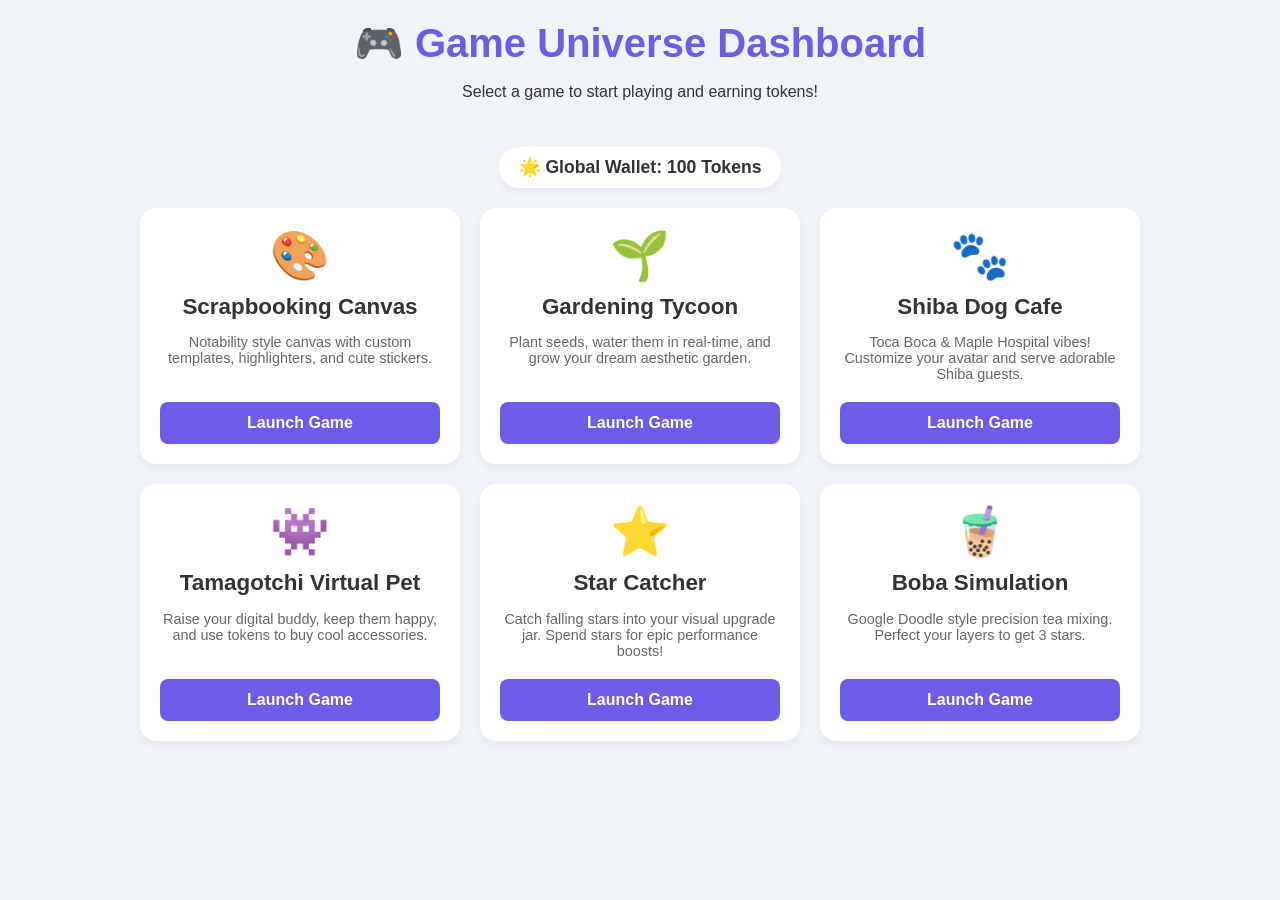
==== index.html @ 825bf757 "Create index.html" ====
<!DOCTYPE html>
<html lang="en">
<head>
    <meta charset="UTF-8">
    <meta name="viewport" content="width=device-width, initial-scale=1.0">
    <title>Arcade Dashboard</title>
    <style>
        :root {
            --bg-color: #f0f4f8;
            --card-bg: #ffffff;
            --text-color: #333333;
            --accent-color: #6c5ce7;
        }

        body {
            font-family: 'Segoe UI', Tahoma, Geneva, Verdana, sans-serif;
            background-color: var(--bg-color);
            color: var(--text-color);
            margin: 0;
            padding: 20px;
            display: flex;
            flex-direction: column;
            align-items: center;
        }

        header {
            text-align: center;
            margin-bottom: 30px;
        }

        header h1 {
            margin: 0 0 10px 0;
            font-size: 2.5rem;
            color: var(--accent-color);
        }

        .stats-bar {
            background: var(--card-bg);
            padding: 10px 20px;
            border-radius: 20px;
            box-shadow: 0 4px 6px rgba(0,0,0,0.05);
            font-weight: bold;
            font-size: 1.1rem;
            margin-bottom: 20px;
        }

        .dashboard-grid {
            display: grid;
            grid-template-columns: repeat(auto-fit, minmax(280px, 1fr));
            gap: 20px;
            max-width: 1000px;
            width: 100%;
        }

        .game-card {
            background: var(--card-bg);
            border-radius: 16px;
            padding: 20px;
            text-align: center;
            box-shadow: 0 4px 12px rgba(0,0,0,0.05);
            transition: transform 0.2s, box-shadow 0.2s;
            display: flex;
            flex-direction: column;
            justify-content: space-between;
        }

        .game-card:hover {
            transform: translateY(-5px);
            box-shadow: 0 8px 20px rgba(0,0,0,0.1);
        }

        .game-icon {
            font-size: 3rem;
            margin-bottom: 10px;
        }

        .game-card h3 {
            margin: 10px 0;
            font-size: 1.4rem;
        }

        .game-card p {
            font-size: 0.9rem;
            color: #666;
            margin-bottom: 20px;
            flex-grow: 1;
        }

        .launch-btn {
            background-color: var(--accent-color);
            color: white;
            border: none;
            padding: 12px 24px;
            font-size: 1rem;
            font-weight: bold;
            border-radius: 8px;
            cursor: pointer;
            transition: background-color 0.2s;
        }

        .launch-btn:hover {
            background-color: #5b4bc4;
        }
    </style>
</head>
<body>

    <header>
        <h1>🎮 Game Universe Dashboard</h1>
        <p>Select a game to start playing and earning tokens!</p>
    </header>

    <div class="stats-bar">
        🌟 Global Wallet: <span id="token-count">0</span> Tokens
    </div>

    <main class="dashboard-grid">
        <!-- Game 1 -->
        <div class="game-card">
            <div>
                <div class="game-icon">🎨</div>
                <h3>Scrapbooking Canvas</h3>
                <p>Notability style canvas with custom templates, highlighters, and cute stickers.</p>
            </div>
            <button class="launch-btn" onclick="launchGame('scrapbook')">Launch Game</button>
        </div>

        <!-- Game 2 -->
        <div class="game-card">
            <div>
                <div class="game-icon">🌱</div>
                <h3>Gardening Tycoon</h3>
                <p>Plant seeds, water them in real-time, and grow your dream aesthetic garden.</p>
            </div>
            <button class="launch-btn" onclick="launchGame('gardening')">Launch Game</button>
        </div>

        <!-- Game 3 -->
        <div class="game-card">
            <div>
                <div class="game-icon">🐾</div>
                <h3>Shiba Dog Cafe</h3>
                <p>Toca Boca & Maple Hospital vibes! Customize your avatar and serve adorable Shiba guests.</p>
            </div>
            <button class="launch-btn" onclick="launchGame('shiba-cafe')">Launch Game</button>
        </div>

        <!-- Game 4 -->
        <div class="game-card">
            <div>
                <div class="game-icon">👾</div>
                <h3>Tamagotchi Virtual Pet</h3>
                <p>Raise your digital buddy, keep them happy, and use tokens to buy cool accessories.</p>
            </div>
            <button class="launch-btn" onclick="launchGame('tamagotchi')">Launch Game</button>
        </div>

        <!-- Game 5 -->
        <div class="game-card">
            <div>
                <div class="game-icon">⭐</div>
                <h3>Star Catcher</h3>
                <p>Catch falling stars into your visual upgrade jar. Spend stars for epic performance boosts!</p>
            </div>
            <button class="launch-btn" onclick="launchGame('star-catcher')">Launch Game</button>
        </div>

        <!-- Game 6 -->
        <div class="game-card">
            <div>
                <div class="game-icon">🧋</div>
                <h3>Boba Simulation</h3>
                <p>Google Doodle style precision tea mixing. Perfect your layers to get 3 stars.</p>
            </div>
            <button class="launch-btn" onclick="launchGame('boba-mixer')">Launch Game</button>
        </div>
    </main>

    <script>
        // Global system initialized with 100 starting tokens or pulled from saved memory
        let globalTokens = localStorage.getItem('globalTokens') ? parseInt(localStorage.getItem('globalTokens')) : 100;
        document.getElementById('token-count').innerText = globalTokens;

        function launchGame(gamePath) {
            // This assumes your project folders will be organized by game name
            window.location.href = `./games/${gamePath}/index.html`;
        }
    </script>
</body>
</html>
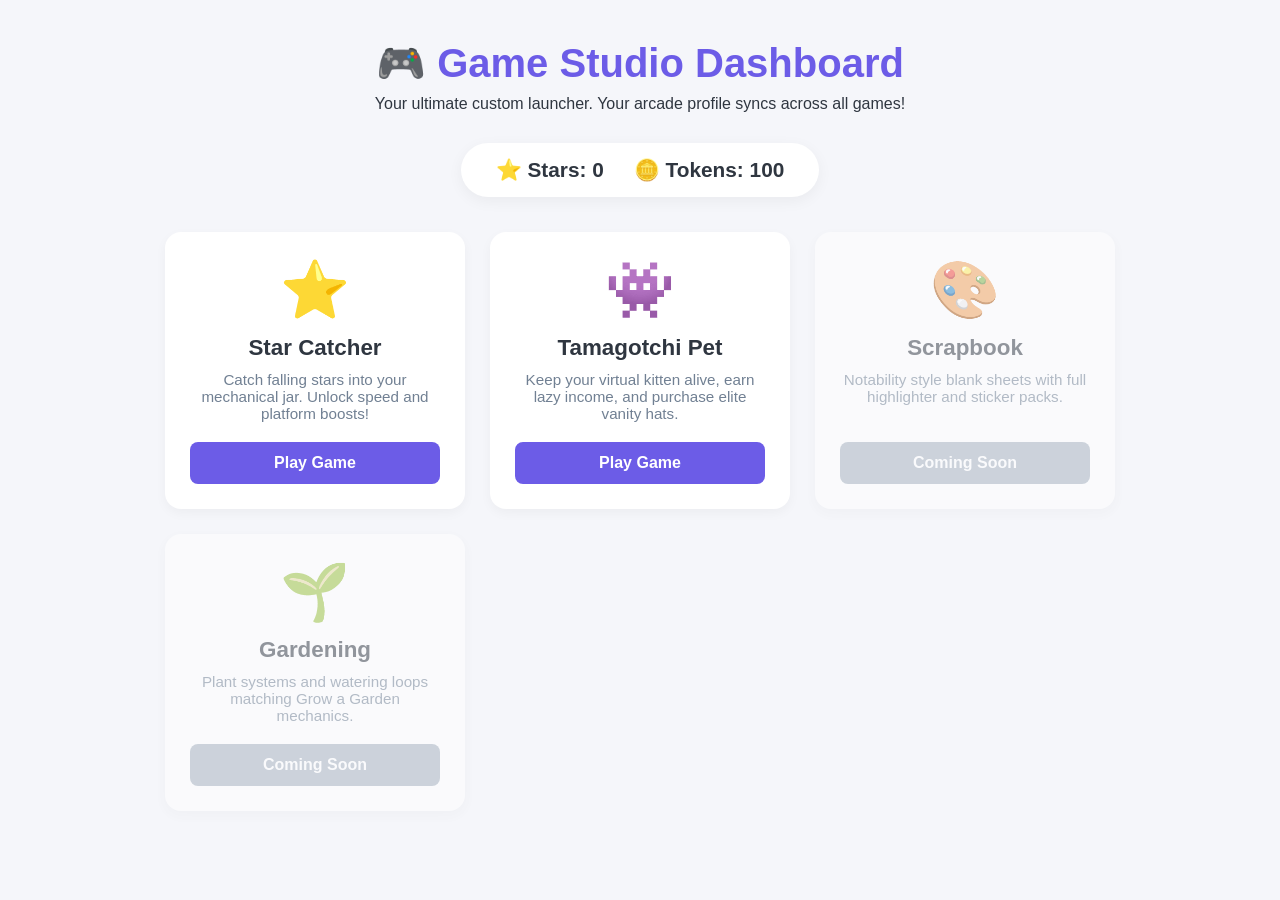
==== commit ba9ee056: "Update index.html" ====
--- a/index.html
+++ b/index.html
@@ -3,188 +3,109 @@
 <head>
     <meta charset="UTF-8">
     <meta name="viewport" content="width=device-width, initial-scale=1.0">
-    <title>Arcade Dashboard</title>
+    <title>Game Universe Hub</title>
     <style>
         :root {
-            --bg-color: #f0f4f8;
+            --bg: #f5f6fa;
+            --primary: #6c5ce7;
             --card-bg: #ffffff;
-            --text-color: #333333;
-            --accent-color: #6c5ce7;
+            --dark: #2f3640;
         }
-
-        body {
-            font-family: 'Segoe UI', Tahoma, Geneva, Verdana, sans-serif;
-            background-color: var(--bg-color);
-            color: var(--text-color);
-            margin: 0;
-            padding: 20px;
+        * { box-sizing: border-box; font-family: 'Segoe UI', sans-serif; margin: 0; padding: 0; }
+        body { background: var(--bg); color: var(--dark); padding: 40px 20px; display: flex; flex-direction: column; align-items: center; }
+        header { text-align: center; margin-bottom: 30px; }
+        header h1 { color: var(--primary); font-size: 2.5rem; margin-bottom: 8px; }
+        
+        .global-wallet {
+            background: var(--card-bg);
+            padding: 15px 35px;
+            border-radius: 50px;
+            box-shadow: 0 4px 15px rgba(0,0,0,0.05);
+            font-weight: bold;
+            font-size: 1.3rem;
+            margin-bottom: 35px;
             display: flex;
-            flex-direction: column;
-            align-items: center;
+            gap: 30px;
         }
-
-        header {
+        .grid { display: grid; grid-template-columns: repeat(auto-fit, minmax(280px, 1fr)); gap: 25px; max-width: 950px; width: 100%; }
+        .card {
+            background: var(--card-bg);
+            padding: 25px;
+            border-radius: 16px;
+            box-shadow: 0 4px 12px rgba(0,0,0,0.04);
             text-align: center;
-            margin-bottom: 30px;
-        }
-
-        header h1 {
-            margin: 0 0 10px 0;
-            font-size: 2.5rem;
-            color: var(--accent-color);
-        }
-
-        .stats-bar {
-            background: var(--card-bg);
-            padding: 10px 20px;
-            border-radius: 20px;
-            box-shadow: 0 4px 6px rgba(0,0,0,0.05);
-            font-weight: bold;
-            font-size: 1.1rem;
-            margin-bottom: 20px;
-        }
-
-        .dashboard-grid {
-            display: grid;
-            grid-template-columns: repeat(auto-fit, minmax(280px, 1fr));
-            gap: 20px;
-            max-width: 1000px;
-            width: 100%;
-        }
-
-        .game-card {
-            background: var(--card-bg);
-            border-radius: 16px;
-            padding: 20px;
-            text-align: center;
-            box-shadow: 0 4px 12px rgba(0,0,0,0.05);
-            transition: transform 0.2s, box-shadow 0.2s;
             display: flex;
             flex-direction: column;
             justify-content: space-between;
+            transition: transform 0.2s;
         }
-
-        .game-card:hover {
-            transform: translateY(-5px);
-            box-shadow: 0 8px 20px rgba(0,0,0,0.1);
-        }
-
-        .game-icon {
-            font-size: 3rem;
-            margin-bottom: 10px;
-        }
-
-        .game-card h3 {
-            margin: 10px 0;
-            font-size: 1.4rem;
-        }
-
-        .game-card p {
-            font-size: 0.9rem;
-            color: #666;
-            margin-bottom: 20px;
-            flex-grow: 1;
-        }
-
-        .launch-btn {
-            background-color: var(--accent-color);
+        .card:hover { transform: translateY(-5px); }
+        .card .icon { font-size: 3.5rem; margin-bottom: 12px; }
+        .card h3 { margin-bottom: 10px; font-size: 1.4rem; }
+        .card p { font-size: 0.95rem; color: #718093; margin-bottom: 20px; flex-grow: 1; }
+        
+        .play-btn {
+            background: var(--primary);
             color: white;
             border: none;
             padding: 12px 24px;
+            border-radius: 8px;
+            font-weight: bold;
+            cursor: pointer;
             font-size: 1rem;
-            font-weight: bold;
-            border-radius: 8px;
-            cursor: pointer;
-            transition: background-color 0.2s;
         }
-
-        .launch-btn:hover {
-            background-color: #5b4bc4;
-        }
+        .play-btn:disabled { background: #a4b0be; cursor: not-allowed; }
     </style>
 </head>
 <body>
 
     <header>
-        <h1>🎮 Game Universe Dashboard</h1>
-        <p>Select a game to start playing and earning tokens!</p>
+        <h1>🎮 Game Studio Dashboard</h1>
+        <p>Your ultimate custom launcher. Your arcade profile syncs across all games!</p>
     </header>
 
-    <div class="stats-bar">
-        🌟 Global Wallet: <span id="token-count">0</span> Tokens
+    <div class="global-wallet">
+        <span>⭐ Stars: <span id="hub-stars">0</span></span>
+        <span>🪙 Tokens: <span id="hub-tokens">100</span></span>
     </div>
 
-    <main class="dashboard-grid">
+    <main class="grid">
         <!-- Game 1 -->
-        <div class="game-card">
-            <div>
-                <div class="game-icon">🎨</div>
-                <h3>Scrapbooking Canvas</h3>
-                <p>Notability style canvas with custom templates, highlighters, and cute stickers.</p>
-            </div>
-            <button class="launch-btn" onclick="launchGame('scrapbook')">Launch Game</button>
+        <div class="card">
+            <div class="icon">⭐</div>
+            <h3>Star Catcher</h3>
+            <p>Catch falling stars into your mechanical jar. Unlock speed and platform boosts!</p>
+            <button class="play-btn" onclick="location.href='./games/star-catcher/index.html'">Play Game</button>
         </div>
 
         <!-- Game 2 -->
-        <div class="game-card">
-            <div>
-                <div class="game-icon">🌱</div>
-                <h3>Gardening Tycoon</h3>
-                <p>Plant seeds, water them in real-time, and grow your dream aesthetic garden.</p>
-            </div>
-            <button class="launch-btn" onclick="launchGame('gardening')">Launch Game</button>
+        <div class="card">
+            <div class="icon">👾</div>
+            <h3>Tamagotchi Pet</h3>
+            <p>Keep your virtual kitten alive, earn lazy income, and purchase elite vanity hats.</p>
+            <button class="play-btn" onclick="location.href='./games/tamagotchi/index.html'">Play Game</button>
         </div>
 
-        <!-- Game 3 -->
-        <div class="game-card">
-            <div>
-                <div class="game-icon">🐾</div>
-                <h3>Shiba Dog Cafe</h3>
-                <p>Toca Boca & Maple Hospital vibes! Customize your avatar and serve adorable Shiba guests.</p>
-            </div>
-            <button class="launch-btn" onclick="launchGame('shiba-cafe')">Launch Game</button>
+        <!-- Placeholders for upcoming files -->
+        <div class="card" style="opacity: 0.5;">
+            <div class="icon">🎨</div>
+            <h3>Scrapbook</h3>
+            <p>Notability style blank sheets with full highlighter and sticker packs.</p>
+            <button class="play-btn" disabled>Coming Soon</button>
         </div>
 
-        <!-- Game 4 -->
-        <div class="game-card">
-            <div>
-                <div class="game-icon">👾</div>
-                <h3>Tamagotchi Virtual Pet</h3>
-                <p>Raise your digital buddy, keep them happy, and use tokens to buy cool accessories.</p>
-            </div>
-            <button class="launch-btn" onclick="launchGame('tamagotchi')">Launch Game</button>
-        </div>
-
-        <!-- Game 5 -->
-        <div class="game-card">
-            <div>
-                <div class="game-icon">⭐</div>
-                <h3>Star Catcher</h3>
-                <p>Catch falling stars into your visual upgrade jar. Spend stars for epic performance boosts!</p>
-            </div>
-            <button class="launch-btn" onclick="launchGame('star-catcher')">Launch Game</button>
-        </div>
-
-        <!-- Game 6 -->
-        <div class="game-card">
-            <div>
-                <div class="game-icon">🧋</div>
-                <h3>Boba Simulation</h3>
-                <p>Google Doodle style precision tea mixing. Perfect your layers to get 3 stars.</p>
-            </div>
-            <button class="launch-btn" onclick="launchGame('boba-mixer')">Launch Game</button>
+        <div class="card" style="opacity: 0.5;">
+            <div class="icon">🌱</div>
+            <h3>Gardening</h3>
+            <p>Plant systems and watering loops matching Grow a Garden mechanics.</p>
+            <button class="play-btn" disabled>Coming Soon</button>
         </div>
     </main>
 
     <script>
-        // Global system initialized with 100 starting tokens or pulled from saved memory
-        let globalTokens = localStorage.getItem('globalTokens') ? parseInt(localStorage.getItem('globalTokens')) : 100;
-        document.getElementById('token-count').innerText = globalTokens;
-
-        function launchGame(gamePath) {
-            // This assumes your project folders will be organized by game name
-            window.location.href = `./games/${gamePath}/index.html`;
-        }
+        // Synchronize wallet balances with shared LocalStorage data 
+        document.getElementById('hub-stars').innerText = localStorage.getItem('hub_stars') || 0;
+        document.getElementById('hub-tokens').innerText = localStorage.getItem('hub_tokens') || 100;
     </script>
 </body>
 </html>
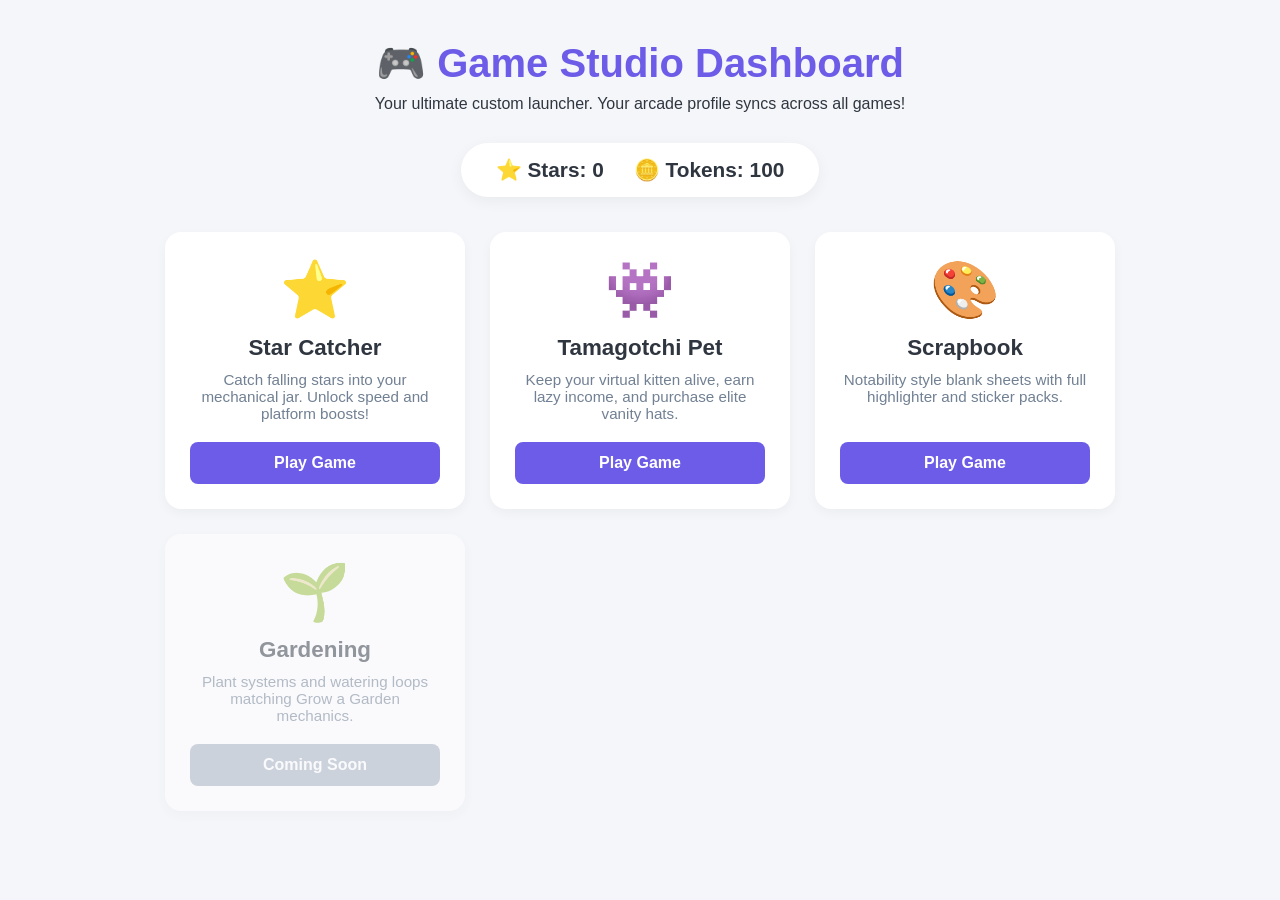
==== commit b2d41c17: "Update index.html" ====
--- a/index.html
+++ b/index.html
@@ -86,13 +86,14 @@
             <button class="play-btn" onclick="location.href='./games/tamagotchi/index.html'">Play Game</button>
         </div>
 
-        <!-- Placeholders for upcoming files -->
-        <div class="card" style="opacity: 0.5;">
-            <div class="icon">🎨</div>
-            <h3>Scrapbook</h3>
-            <p>Notability style blank sheets with full highlighter and sticker packs.</p>
-            <button class="play-btn" disabled>Coming Soon</button>
-        </div>
+        <!-- Replace the old Scrapbook card inside your main index.html with this active version: -->
+<div class="card">
+    <div class="icon">🎨</div>
+    <h3>Scrapbook</h3>
+    <p>Notability style blank sheets with full highlighter and sticker packs.</p>
+    <button class="play-btn" onclick="location.href='./games/scrapbook/index.html'">Play Game</button>
+</div>
+
 
         <div class="card" style="opacity: 0.5;">
             <div class="icon">🌱</div>
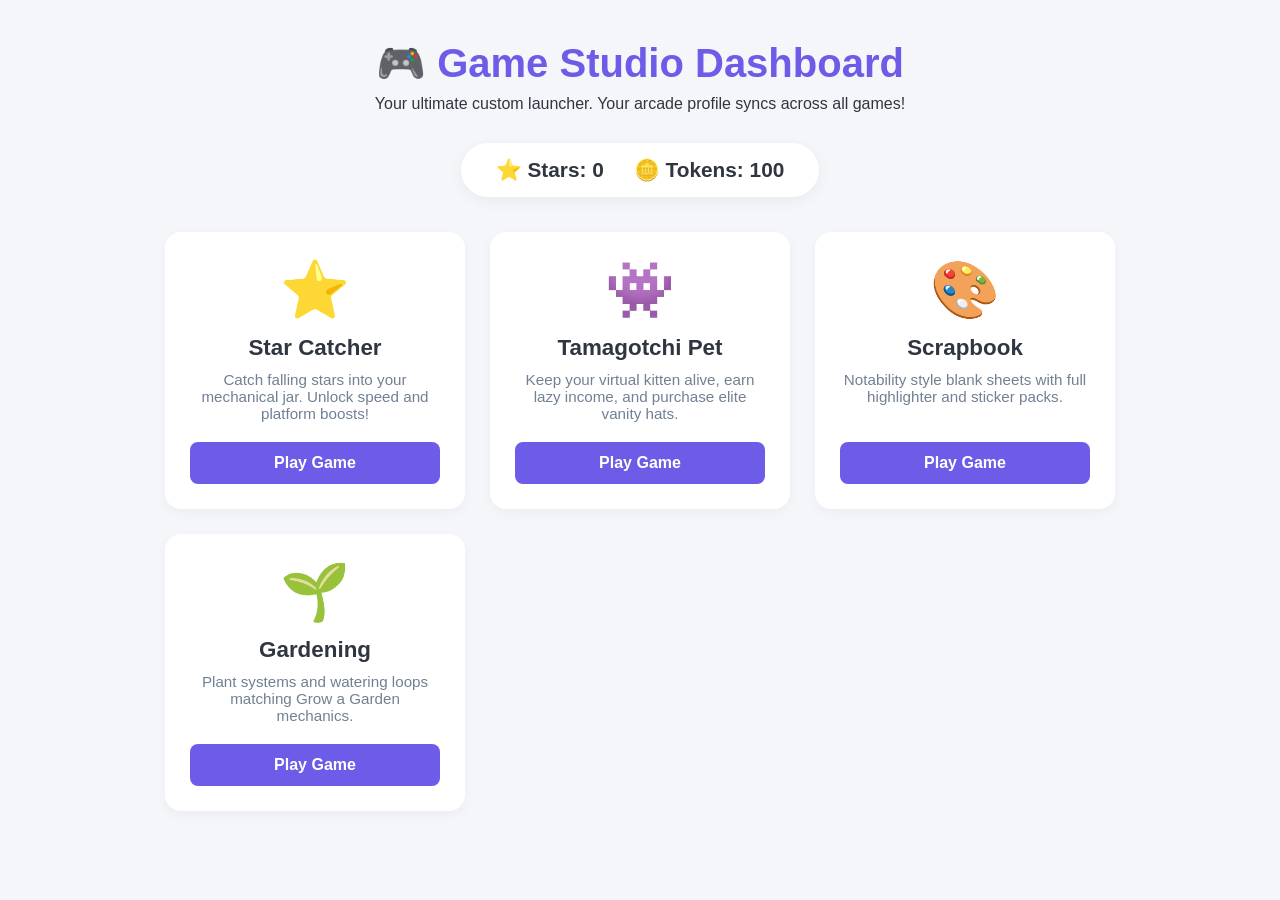
==== commit c4e9ec67: "Update index.html" ====
--- a/index.html
+++ b/index.html
@@ -95,13 +95,14 @@
 </div>
 
 
-        <div class="card" style="opacity: 0.5;">
-            <div class="icon">🌱</div>
-            <h3>Gardening</h3>
-            <p>Plant systems and watering loops matching Grow a Garden mechanics.</p>
-            <button class="play-btn" disabled>Coming Soon</button>
-        </div>
-    </main>
+        <!-- Locate the Gardening card block inside your root index.html, remove opacity settings, and add the active path redirection trigger: -->
+<div class="card">
+    <div class="icon">🌱</div>
+    <h3>Gardening</h3>
+    <p>Plant systems and watering loops matching Grow a Garden mechanics.</p>
+    <button class="play-btn" onclick="location.href='./games/gardening/index.html'">Play Game</button>
+</div>
+
 
     <script>
         // Synchronize wallet balances with shared LocalStorage data 
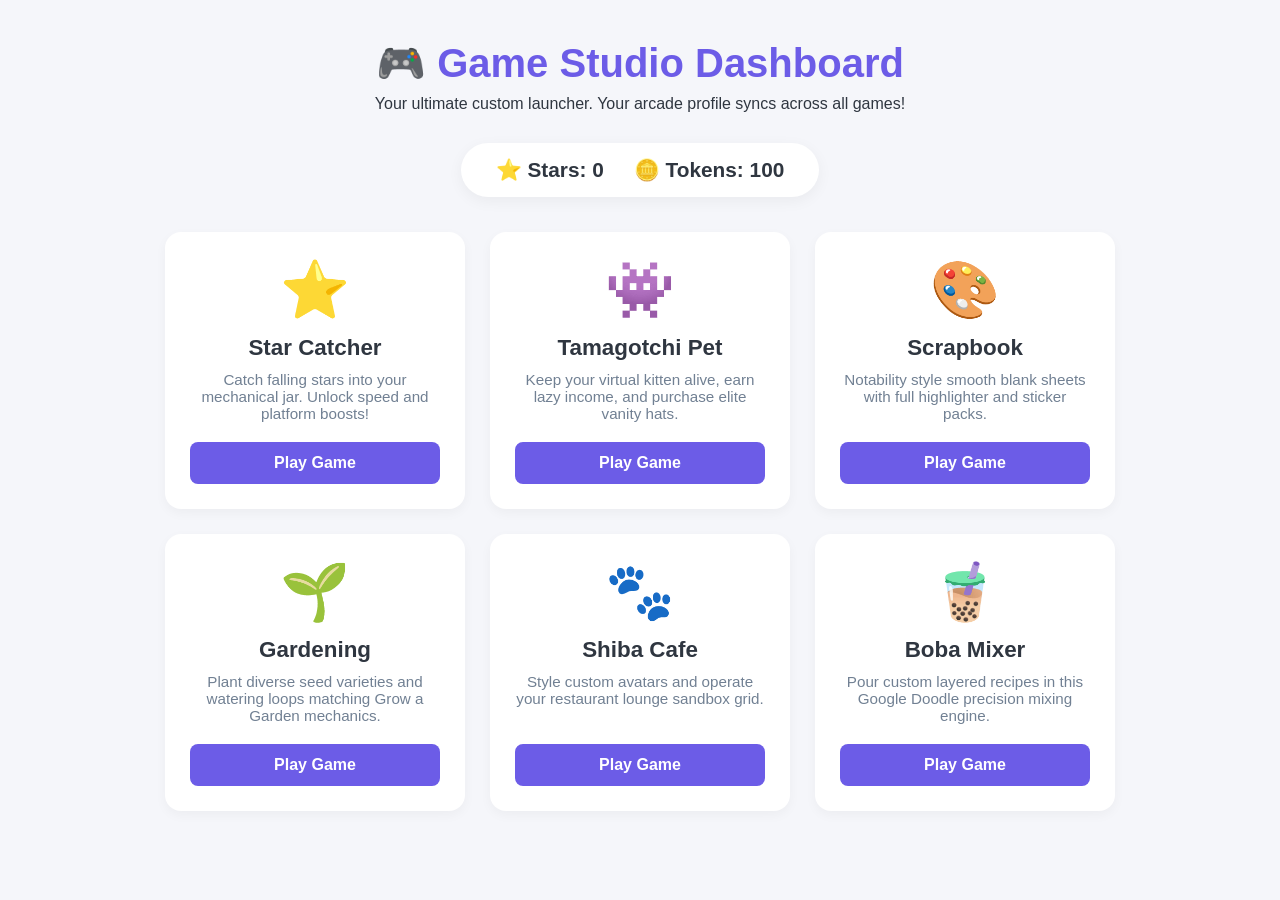
==== commit f97e803a: "Update index.html" ====
--- a/index.html
+++ b/index.html
@@ -70,38 +70,44 @@
     </div>
 
     <main class="grid">
-        <!-- Game 1 -->
-        <div class="card">
-            <div class="icon">⭐</div>
-            <h3>Star Catcher</h3>
-            <p>Catch falling stars into your mechanical jar. Unlock speed and platform boosts!</p>
-            <button class="play-btn" onclick="location.href='./games/star-catcher/index.html'">Play Game</button>
-        </div>
+    <div class="card">
+        <div class="icon">⭐</div>
+        <h3>Star Catcher</h3>
+        <p>Catch falling stars into your mechanical jar. Unlock speed and platform boosts!</p>
+        <button class="play-btn" onclick="location.href='./games/star-catcher/index.html'">Play Game</button>
+    </div>
+    <div class="card">
+        <div class="icon">👾</div>
+        <h3>Tamagotchi Pet</h3>
+        <p>Keep your virtual kitten alive, earn lazy income, and purchase elite vanity hats.</p>
+        <button class="play-btn" onclick="location.href='./games/tamagotchi/index.html'">Play Game</button>
+    </div>
+    <div class="card">
+        <div class="icon">🎨</div>
+        <h3>Scrapbook</h3>
+        <p>Notability style smooth blank sheets with full highlighter and sticker packs.</p>
+        <button class="play-btn" onclick="location.href='./games/scrapbook/index.html'">Play Game</button>
+    </div>
+    <div class="card">
+        <div class="icon">🌱</div>
+        <h3>Gardening</h3>
+        <p>Plant diverse seed varieties and watering loops matching Grow a Garden mechanics.</p>
+        <button class="play-btn" onclick="location.href='./games/gardening/index.html'">Play Game</button>
+    </div>
+    <div class="card">
+        <div class="icon">🐾</div>
+        <h3>Shiba Cafe</h3>
+        <p>Style custom avatars and operate your restaurant lounge sandbox grid.</p>
+        <button class="play-btn" onclick="location.href='./games/shiba-cafe/index.html'">Play Game</button>
+    </div>
+    <div class="card">
+        <div class="icon">🧋</div>
+        <h3>Boba Mixer</h3>
+        <p>Pour custom layered recipes in this Google Doodle precision mixing engine.</p>
+        <button class="play-btn" onclick="location.href='./games/boba-mixer/index.html'">Play Game</button>
+    </div>
+</main>
 
-        <!-- Game 2 -->
-        <div class="card">
-            <div class="icon">👾</div>
-            <h3>Tamagotchi Pet</h3>
-            <p>Keep your virtual kitten alive, earn lazy income, and purchase elite vanity hats.</p>
-            <button class="play-btn" onclick="location.href='./games/tamagotchi/index.html'">Play Game</button>
-        </div>
-
-        <!-- Replace the old Scrapbook card inside your main index.html with this active version: -->
-<div class="card">
-    <div class="icon">🎨</div>
-    <h3>Scrapbook</h3>
-    <p>Notability style blank sheets with full highlighter and sticker packs.</p>
-    <button class="play-btn" onclick="location.href='./games/scrapbook/index.html'">Play Game</button>
-</div>
-
-
-        <!-- Locate the Gardening card block inside your root index.html, remove opacity settings, and add the active path redirection trigger: -->
-<div class="card">
-    <div class="icon">🌱</div>
-    <h3>Gardening</h3>
-    <p>Plant systems and watering loops matching Grow a Garden mechanics.</p>
-    <button class="play-btn" onclick="location.href='./games/gardening/index.html'">Play Game</button>
-</div>
 
 
     <script>
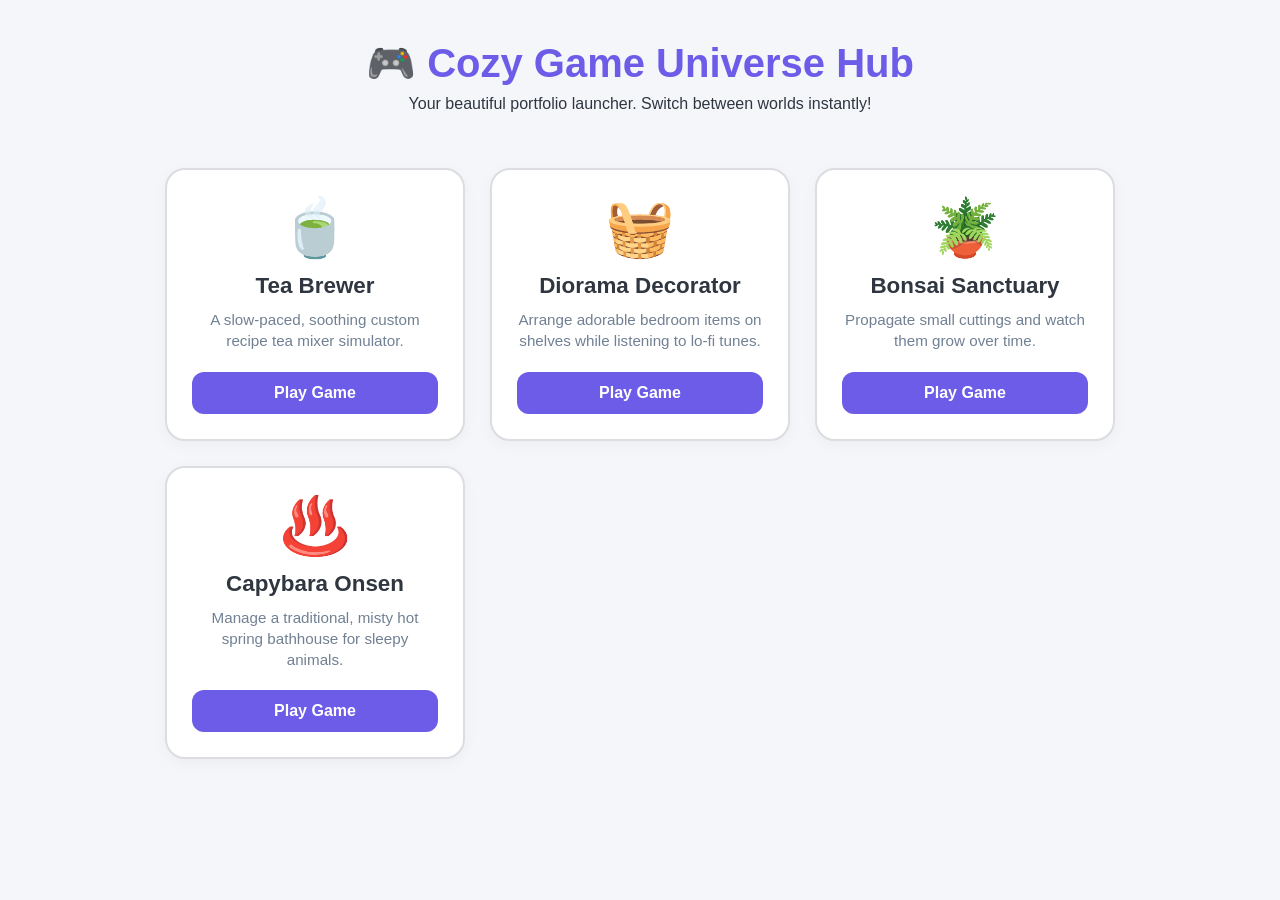
==== commit 4dc5175e: "Update index.html" ====
--- a/index.html
+++ b/index.html
@@ -3,7 +3,7 @@
 <head>
     <meta charset="UTF-8">
     <meta name="viewport" content="width=device-width, initial-scale=1.0">
-    <title>Game Universe Hub</title>
+    <title>Cozy Game Studio Hub</title>
     <style>
         :root {
             --bg: #f5f6fa;
@@ -13,107 +13,96 @@
         }
         * { box-sizing: border-box; font-family: 'Segoe UI', sans-serif; margin: 0; padding: 0; }
         body { background: var(--bg); color: var(--dark); padding: 40px 20px; display: flex; flex-direction: column; align-items: center; }
-        header { text-align: center; margin-bottom: 30px; }
+        header { text-align: center; margin-bottom: 35px; }
         header h1 { color: var(--primary); font-size: 2.5rem; margin-bottom: 8px; }
         
-        .global-wallet {
-            background: var(--card-bg);
-            padding: 15px 35px;
-            border-radius: 50px;
-            box-shadow: 0 4px 15px rgba(0,0,0,0.05);
-            font-weight: bold;
-            font-size: 1.3rem;
-            margin-bottom: 35px;
-            display: flex;
-            gap: 30px;
+        /* The Fixed Grid Wrapper that stops layout vertical stacking */
+        .grid { 
+            display: grid; 
+            grid-template-columns: repeat(auto-fit, minmax(280px, 1fr)); 
+            gap: 25px; 
+            max-width: 950px; 
+            width: 100%; 
+            margin-top: 20px;
         }
-        .grid { display: grid; grid-template-columns: repeat(auto-fit, minmax(280px, 1fr)); gap: 25px; max-width: 950px; width: 100%; }
+        
         .card {
             background: var(--card-bg);
             padding: 25px;
-            border-radius: 16px;
-            box-shadow: 0 4px 12px rgba(0,0,0,0.04);
+            border-radius: 20px;
+            box-shadow: 0 4px 15px rgba(0,0,0,0.04);
             text-align: center;
             display: flex;
             flex-direction: column;
             justify-content: space-between;
-            transition: transform 0.2s;
+            align-items: center;
+            border: 2px solid #dcdde1;
+            transition: transform 0.2s, box-shadow 0.2s;
         }
-        .card:hover { transform: translateY(-5px); }
+        .card:hover { 
+            transform: translateY(-5px); 
+            box-shadow: 0 8px 25px rgba(0,0,0,0.08); 
+        }
         .card .icon { font-size: 3.5rem; margin-bottom: 12px; }
-        .card h3 { margin-bottom: 10px; font-size: 1.4rem; }
-        .card p { font-size: 0.95rem; color: #718093; margin-bottom: 20px; flex-grow: 1; }
+        .card h3 { margin-bottom: 10px; font-size: 1.4rem; color: var(--dark); }
+        .card p { font-size: 0.95rem; color: #718093; margin-bottom: 20px; line-height: 1.4; }
         
         .play-btn {
             background: var(--primary);
             color: white;
             border: none;
             padding: 12px 24px;
-            border-radius: 8px;
+            border-radius: 12px;
             font-weight: bold;
             cursor: pointer;
             font-size: 1rem;
+            width: 100%;
+            transition: opacity 0.2s;
         }
-        .play-btn:disabled { background: #a4b0be; cursor: not-allowed; }
+        .play-btn:hover { opacity: 0.9; }
     </style>
 </head>
 <body>
 
     <header>
-        <h1>🎮 Game Studio Dashboard</h1>
-        <p>Your ultimate custom launcher. Your arcade profile syncs across all games!</p>
+        <h1>🎮 Cozy Game Universe Hub</h1>
+        <p>Your beautiful portfolio launcher. Switch between worlds instantly!</p>
     </header>
 
-    <div class="global-wallet">
-        <span>⭐ Stars: <span id="hub-stars">0</span></span>
-        <span>🪙 Tokens: <span id="hub-tokens">100</span></span>
-    </div>
+    <!-- MAIN DASHBOARD CONTENT MATRIX GRID -->
+    <main class="grid">
+        <!-- Game 1 -->
+        <div class="card">
+            <div class="icon">🍵</div>
+            <h3>Tea Brewer</h3>
+            <p>A slow-paced, soothing custom recipe tea mixer simulator.</p>
+            <button class="play-btn" onclick="location.href='./games/boba-mixer/index.html'">Play Game</button>
+        </div>
 
-    <main class="grid">
-    <div class="card">
-        <div class="icon">⭐</div>
-        <h3>Star Catcher</h3>
-        <p>Catch falling stars into your mechanical jar. Unlock speed and platform boosts!</p>
-        <button class="play-btn" onclick="location.href='./games/star-catcher/index.html'">Play Game</button>
-    </div>
-    <div class="card">
-        <div class="icon">👾</div>
-        <h3>Tamagotchi Pet</h3>
-        <p>Keep your virtual kitten alive, earn lazy income, and purchase elite vanity hats.</p>
-        <button class="play-btn" onclick="location.href='./games/tamagotchi/index.html'">Play Game</button>
-    </div>
-    <div class="card">
-        <div class="icon">🎨</div>
-        <h3>Scrapbook</h3>
-        <p>Notability style smooth blank sheets with full highlighter and sticker packs.</p>
-        <button class="play-btn" onclick="location.href='./games/scrapbook/index.html'">Play Game</button>
-    </div>
-    <div class="card">
-        <div class="icon">🌱</div>
-        <h3>Gardening</h3>
-        <p>Plant diverse seed varieties and watering loops matching Grow a Garden mechanics.</p>
-        <button class="play-btn" onclick="location.href='./games/gardening/index.html'">Play Game</button>
-    </div>
-    <div class="card">
-        <div class="icon">🐾</div>
-        <h3>Shiba Cafe</h3>
-        <p>Style custom avatars and operate your restaurant lounge sandbox grid.</p>
-        <button class="play-btn" onclick="location.href='./games/shiba-cafe/index.html'">Play Game</button>
-    </div>
-    <div class="card">
-        <div class="icon">🧋</div>
-        <h3>Boba Mixer</h3>
-        <p>Pour custom layered recipes in this Google Doodle precision mixing engine.</p>
-        <button class="play-btn" onclick="location.href='./games/boba-mixer/index.html'">Play Game</button>
-    </div>
-</main>
+        <!-- Game 2 -->
+        <div class="card">
+            <div class="icon">🧺</div>
+            <h3>Diorama Decorator</h3>
+            <p>Arrange adorable bedroom items on shelves while listening to lo-fi tunes.</p>
+            <button class="play-btn" onclick="location.href='./games/scrapbook/index.html'">Play Game</button>
+        </div>
 
+        <!-- Game 3 -->
+        <div class="card">
+            <div class="icon">🪴</div>
+            <h3>Bonsai Sanctuary</h3>
+            <p>Propagate small cuttings and watch them grow over time.</p>
+            <button class="play-btn" onclick="location.href='./games/gardening/index.html'">Play Game</button>
+        </div>
 
+        <!-- Game 4 -->
+        <div class="card">
+            <div class="icon">♨️</div>
+            <h3>Capybara Onsen</h3>
+            <p>Manage a traditional, misty hot spring bathhouse for sleepy animals.</p>
+            <button class="play-btn" onclick="location.href='./games/shiba-cafe/index.html'">Play Game</button>
+        </div>
+    </main>
 
-    <script>
-        // Synchronize wallet balances with shared LocalStorage data 
-        document.getElementById('hub-stars').innerText = localStorage.getItem('hub_stars') || 0;
-        document.getElementById('hub-tokens').innerText = localStorage.getItem('hub_tokens') || 100;
-    </script>
 </body>
 </html>
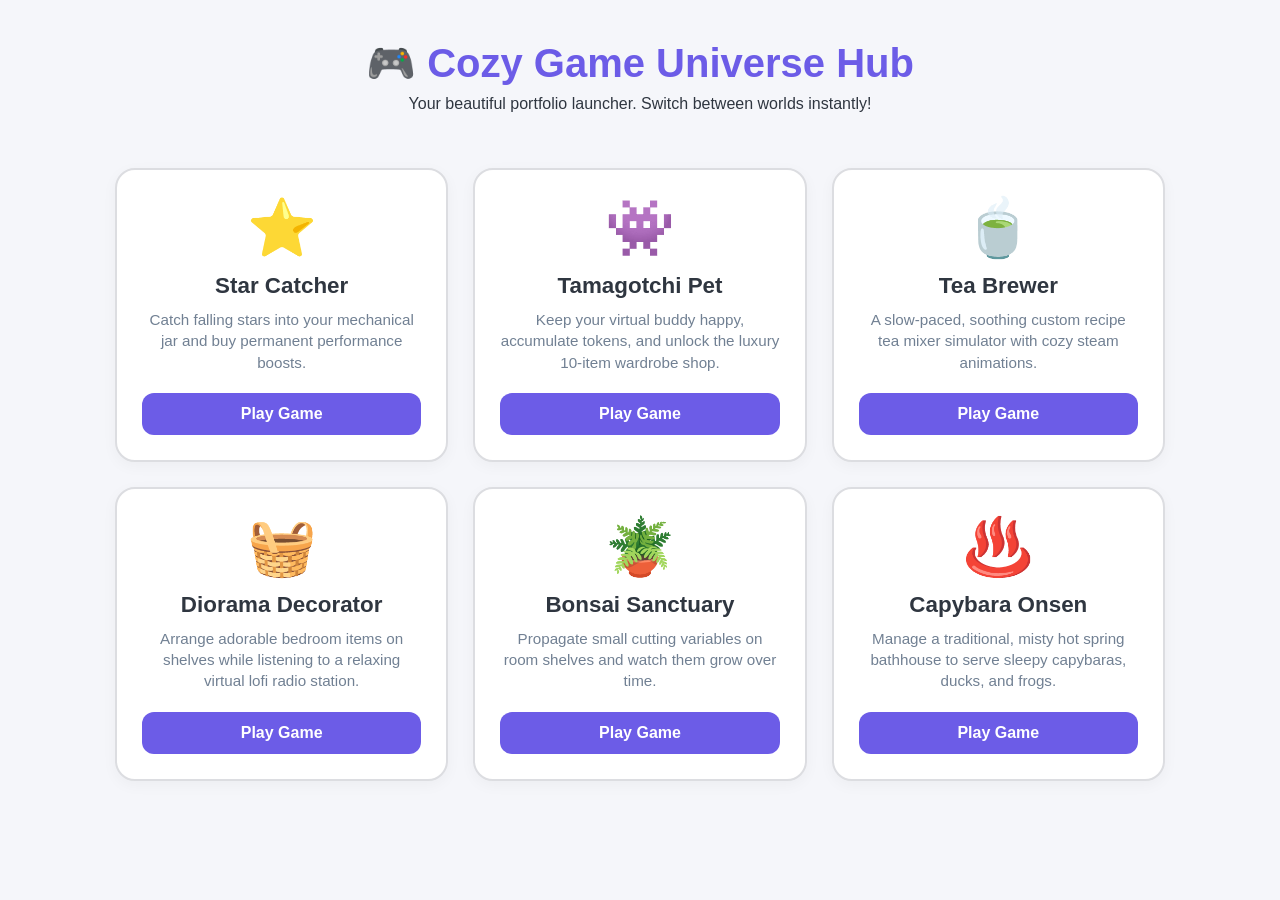
==== commit eb4b3bbe: "Update index.html" ====
--- a/index.html
+++ b/index.html
@@ -16,12 +16,12 @@
         header { text-align: center; margin-bottom: 35px; }
         header h1 { color: var(--primary); font-size: 2.5rem; margin-bottom: 8px; }
         
-        /* The Fixed Grid Wrapper that stops layout vertical stacking */
+        /* The Fixed Grid Wrapper that maps all 6 games side-by-side */
         .grid { 
             display: grid; 
             grid-template-columns: repeat(auto-fit, minmax(280px, 1fr)); 
             gap: 25px; 
-            max-width: 950px; 
+            max-width: 1050px; 
             width: 100%; 
             margin-top: 20px;
         }
@@ -69,37 +69,53 @@
         <p>Your beautiful portfolio launcher. Switch between worlds instantly!</p>
     </header>
 
-    <!-- MAIN DASHBOARD CONTENT MATRIX GRID -->
+    <!-- MAIN DASHBOARD CONTENT MATRIX GRID LISTING ALL 6 COZY MODULES -->
     <main class="grid">
-        <!-- Game 1 -->
+        <!-- Game 1: Star Catcher -->
+        <div class="card">
+            <div class="icon">⭐</div>
+            <h3>Star Catcher</h3>
+            <p>Catch falling stars into your mechanical jar and buy permanent performance boosts.</p>
+            <button class="play-btn" onclick="location.href='./games/star-catcher/index.html'">Play Game</button>
+        </div>
+
+        <!-- Game 2: Tamagotchi -->
+        <div class="card">
+            <div class="icon">👾</div>
+            <h3>Tamagotchi Pet</h3>
+            <p>Keep your virtual buddy happy, accumulate tokens, and unlock the luxury 10-item wardrobe shop.</p>
+            <button class="play-btn" onclick="location.href='./games/tamagotchi/index.html'">Play Game</button>
+        </div>
+
+        <!-- Game 3: Tea Brewer -->
         <div class="card">
             <div class="icon">🍵</div>
             <h3>Tea Brewer</h3>
-            <p>A slow-paced, soothing custom recipe tea mixer simulator.</p>
+            <p>A slow-paced, soothing custom recipe tea mixer simulator with cozy steam animations.</p>
             <button class="play-btn" onclick="location.href='./games/boba-mixer/index.html'">Play Game</button>
         </div>
 
-        <!-- Game 2 -->
+        <!-- Game 4: Diorama Decorator -->
         <div class="card">
             <div class="icon">🧺</div>
             <h3>Diorama Decorator</h3>
-            <p>Arrange adorable bedroom items on shelves while listening to lo-fi tunes.</p>
+            <p>Arrange adorable bedroom items on shelves while listening to a relaxing virtual lofi radio station.</p>
             <button class="play-btn" onclick="location.href='./games/scrapbook/index.html'">Play Game</button>
         </div>
 
-        <!-- Game 3 -->
+        <!-- Game 5: Bonsai Sanctuary -->
         <div class="card">
             <div class="icon">🪴</div>
             <h3>Bonsai Sanctuary</h3>
-            <p>Propagate small cuttings and watch them grow over time.</p>
+            <p>Propagate small cutting variables on room shelves and watch them grow over time.</p>
             <button class="play-btn" onclick="location.href='./games/gardening/index.html'">Play Game</button>
         </div>
 
-        <!-- Game 4 -->
+        <!-- Game 6: Capybara Onsen Spa -->
         <div class="card">
             <div class="icon">♨️</div>
             <h3>Capybara Onsen</h3>
-            <p>Manage a traditional, misty hot spring bathhouse for sleepy animals.</p>
+            <p>Manage a traditional, misty hot spring bathhouse to serve sleepy capybaras, ducks, and frogs.</p>
             <button class="play-btn" onclick="location.href='./games/shiba-cafe/index.html'">Play Game</button>
         </div>
     </main>
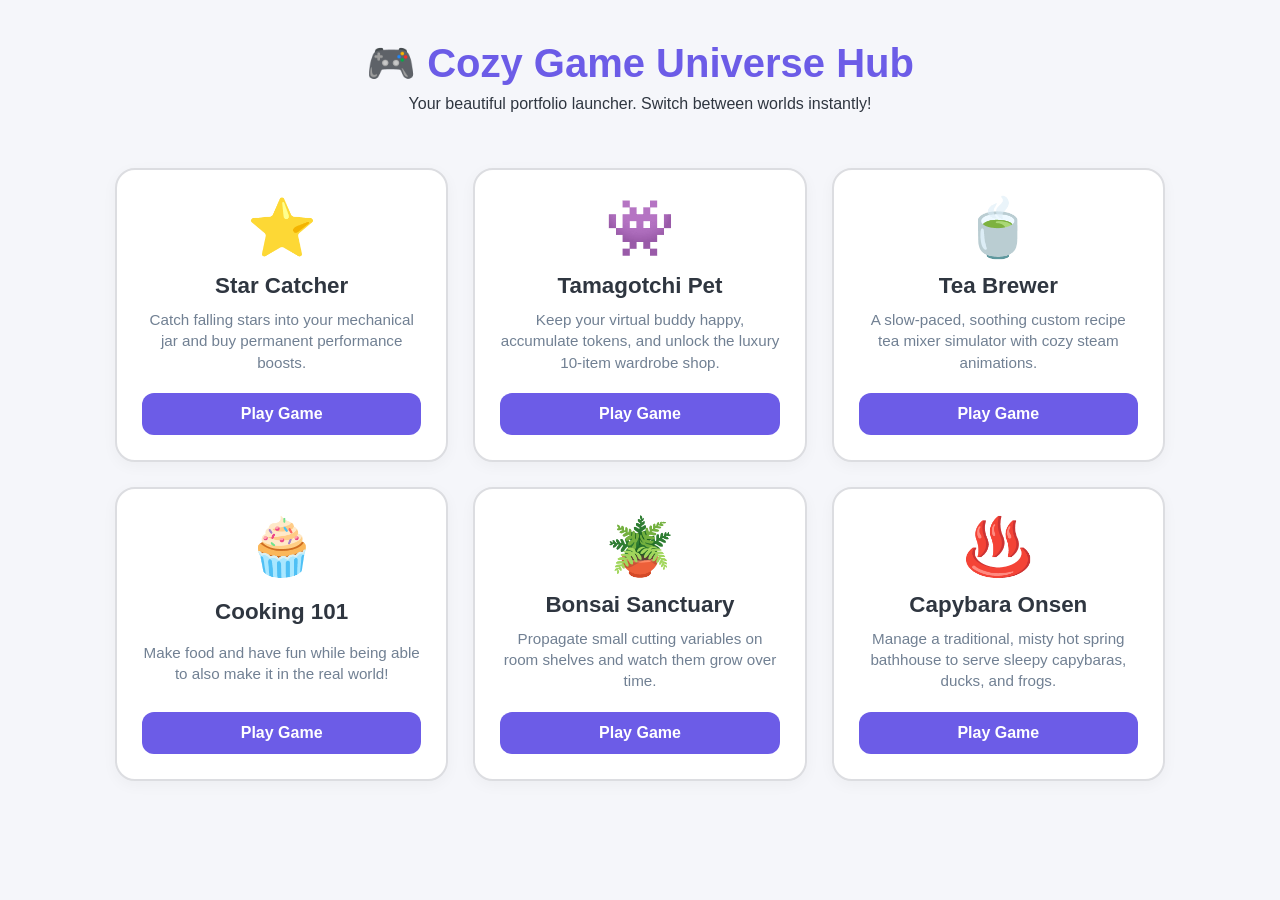
==== commit c9db1842: "Update index.html" ====
--- a/index.html
+++ b/index.html
@@ -97,9 +97,9 @@
 
         <!-- Game 4: Diorama Decorator -->
         <div class="card">
-            <div class="icon">🧺</div>
-            <h3>Diorama Decorator</h3>
-            <p>Arrange adorable bedroom items on shelves while listening to a relaxing virtual lofi radio station.</p>
+            <div class="icon">🧁</div>
+            <h3>Cooking 101</h3>
+            <p>Make food and have fun while being able to also make it in the real world!</p>
             <button class="play-btn" onclick="location.href='./games/scrapbook/index.html'">Play Game</button>
         </div>
 
